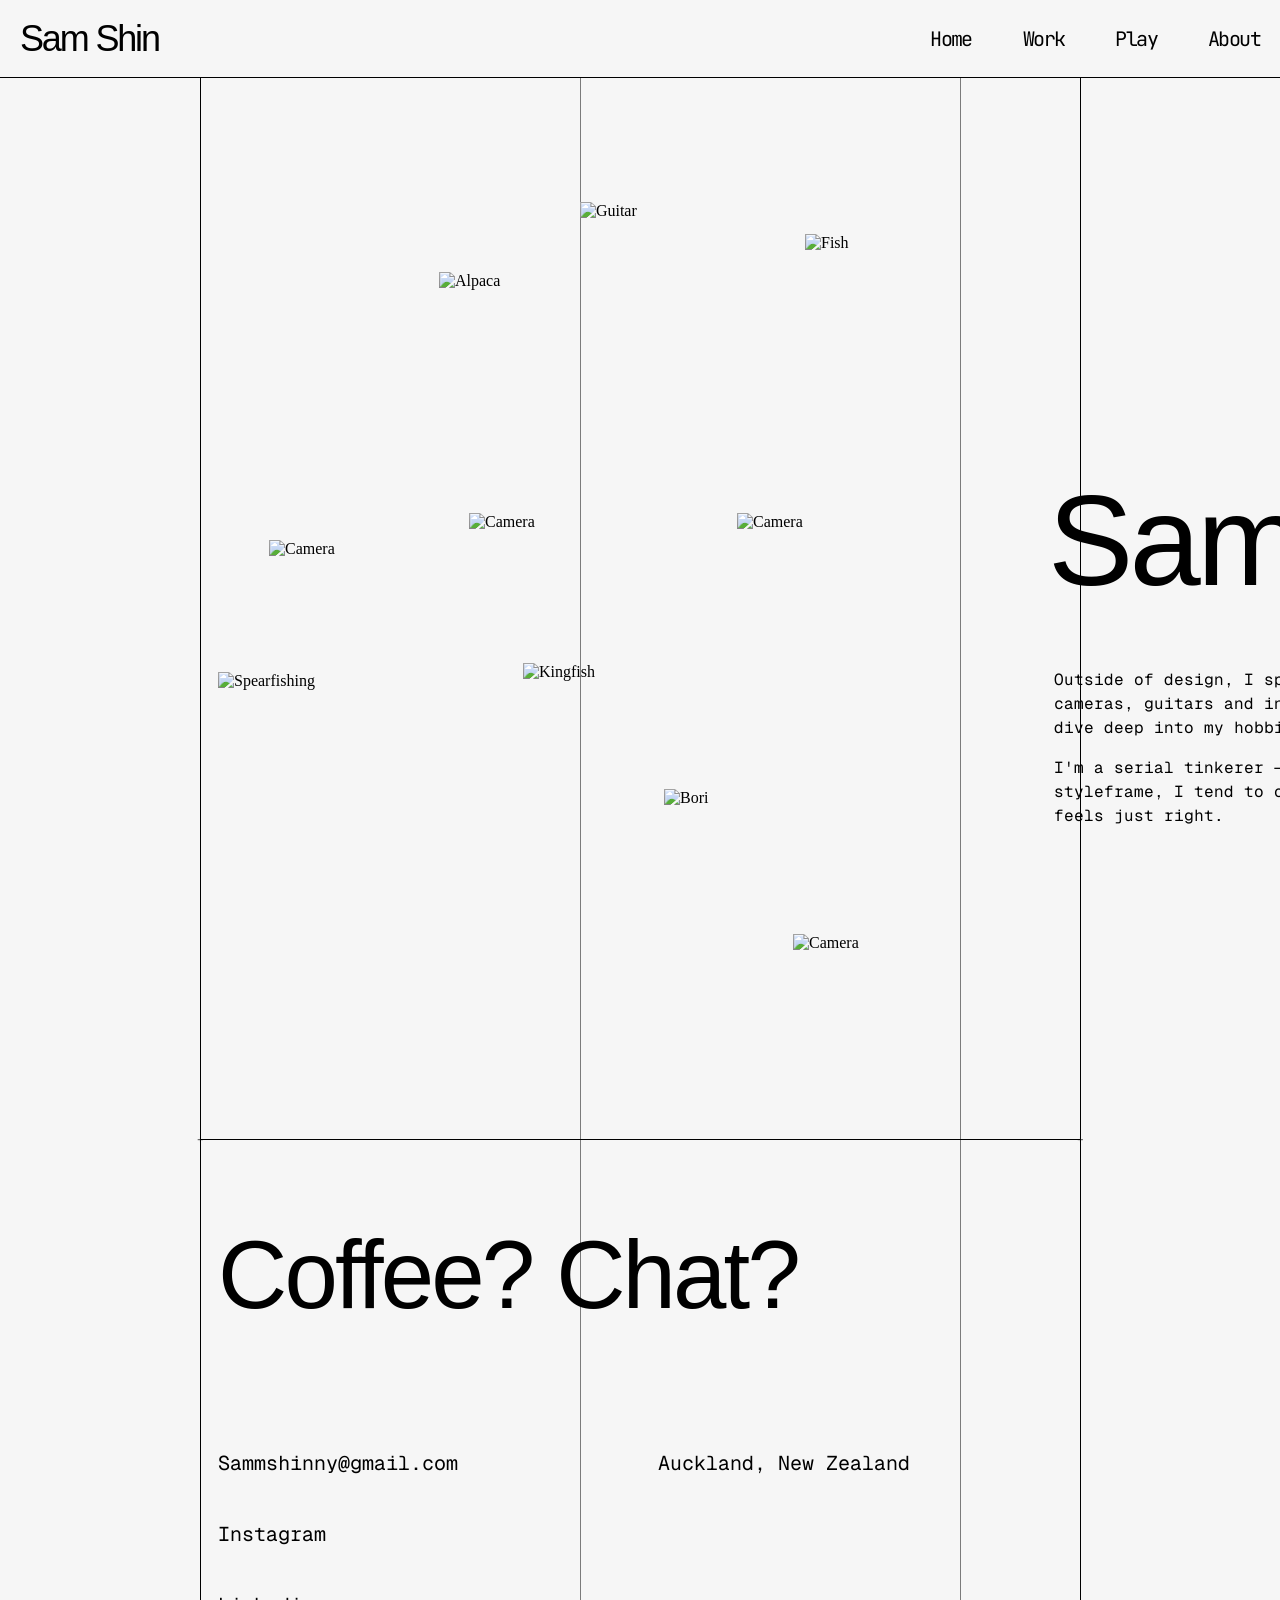
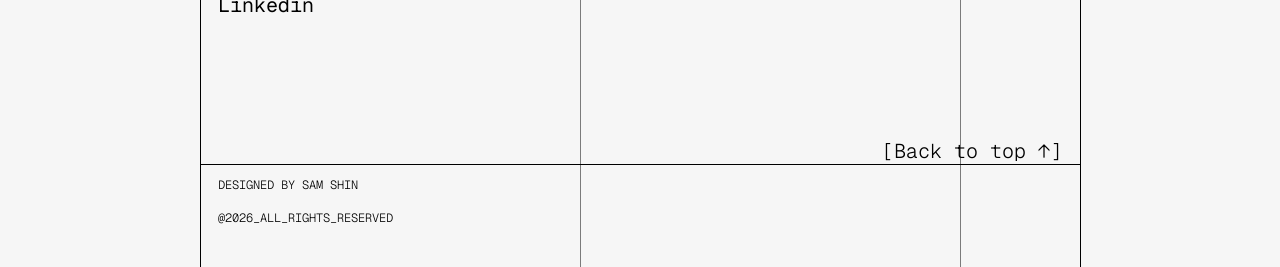
==== about.html @ 6622f73a "Build Work and About pages, fix unified layout system across all pages - Add Work.html/Work.css: her" ====
<!DOCTYPE html>
<html lang="en">
<head>
  <meta charset="UTF-8">
  <meta name="viewport" content="width=device-width, initial-scale=1.0">
  <title>About — Sam Shin</title>
  <link rel="preconnect" href="https://api.fontshare.com">
  <link href="https://api.fontshare.com/v2/css?f[]=switzer@300,400,500&display=swap" rel="stylesheet">
  <link rel="preconnect" href="https://fonts.googleapis.com">
  <link rel="preconnect" href="https://fonts.gstatic.com" crossorigin>
  <link href="https://fonts.googleapis.com/css2?family=Geist+Mono:wght@300;400&family=JetBrains+Mono:wght@400&display=swap" rel="stylesheet">
  <link rel="stylesheet" href="about.css">
</head>
<body>

  <!-- ── HEADER ── -->
  <div class="header">
    <a href="index.html" class="site-name">Sam Shin</a>
    <nav class="header-nav">
      <a href="index.html">Home</a>
      <a href="Work.html">Work</a>
      <a href="#">Play</a>
      <a href="about.html">About</a>
    </nav>
  </div>

  <main class="page-wrap">

    <!-- ── BACKGROUND GRID LINES ── -->
    <div class="grid-overlay" aria-hidden="true">
      <div class="grid-rail grid-rail--left"></div>
      <div class="grid-rail grid-rail--right"></div>
      <div class="grid-col grid-col--1"></div>
      <div class="grid-col grid-col--2"></div>
      <div class="grid-col grid-col--3"></div>
    </div>

    <!-- ── ABOUT CONTENT ──
         Photos are absolutely positioned within this section.
         All top values = original Figma y − 78 (header height).
    ── -->
    <section class="about-section">

      <!-- Photo collage — left half -->

      <!-- Guitar: originally top:202 → 124 -->
      <div class="about-photo" style="left:580px;top:124px;width:210px;height:242px;overflow:hidden;z-index:1">
        <img src="http://localhost:3845/assets/18684309173555ce7f8d32ba6291c84eb95a8d0e.png" alt="Guitar"
             style="position:absolute;width:100.08%;height:129.86%;top:0;left:-0.04%">
      </div>

      <!-- Snowboard: originally top:244 → 166 -->
      <div class="about-photo" style="left:242px;top:166px;width:167px;height:275px;overflow:hidden">
        <img src="http://localhost:3845/assets/ab7267471b1e44a74e11e060d1a8540d72e855f2.png" alt="Snowboard"
             style="position:absolute;width:100%;height:131.04%;top:-11.08%;left:0">
      </div>

      <!-- Alpaca: originally top:272 → 194 -->
      <div class="about-photo" style="left:439px;top:194px;width:331px;height:221px">
        <img src="http://localhost:3845/assets/a63a180d96d3e7efd0f409b812934ee74790e061.png" alt="Alpaca">
      </div>

      <!-- Fish: originally top:234 → 156 -->
      <div class="about-photo" style="left:805px;top:156px;width:166px;height:221px">
        <img src="http://localhost:3845/assets/ade5c0a2a8ceaa7fc05599a59917410a085cdfd3.png" alt="Fish">
      </div>

      <!-- Camera4: originally top:540 → 462 -->
      <div class="about-photo" style="left:269px;top:462px;width:226px;height:152px">
        <img src="http://localhost:3845/assets/e6876c68d39e9ef78bdf357a7f695e841dab25aa.png" alt="Camera">
      </div>

      <!-- Camera1: originally top:513 → 435 -->
      <div class="about-photo" style="left:469px;top:435px;width:229px;height:129px">
        <img src="http://localhost:3845/assets/4fb07234c87ebe8f23a9305e98da110ea3709621.png" alt="Camera">
      </div>

      <!-- Camera3: originally top:513 → 435 -->
      <div class="about-photo" style="left:737px;top:435px;width:135px;height:89px">
        <img src="http://localhost:3845/assets/19003c5fb81d0f747fec736c9fe1b5562df46d45.png" alt="Camera">
      </div>

      <!-- Kingfish: originally top:663 → 585 -->
      <div class="about-photo" style="left:523px;top:585px;width:162px;height:205px">
        <img src="http://localhost:3845/assets/5d8cb1ca04eb4d2c8c959dfd1d73d5a2922f37fb.png" alt="Kingfish">
      </div>

      <!-- Spearfishing: originally top:672 → 594 -->
      <div class="about-photo" style="left:218px;top:594px;width:256px;height:341px">
        <img src="http://localhost:3845/assets/fb3f3566c5cdf25f9b81b331338afa5c543c7f0f.png" alt="Spearfishing">
      </div>

      <!-- Tennis: originally top:616 → 538 -->
      <div class="about-photo" style="left:716px;top:538px;width:198px;height:217px;overflow:hidden">
        <img src="http://localhost:3845/assets/a47d19cd6885d38cef72433d5073014eb4300232.png" alt="Tennis"
             style="position:absolute;width:100%;height:121.45%;top:-21.38%;left:0">
      </div>

      <!-- Bori: originally top:789 → 711 -->
      <div class="about-photo" style="left:664px;top:711px;width:160px;height:213px">
        <img src="http://localhost:3845/assets/cfc8c53986a9ddffe3263061cde8d2ca89a7bbbf.png" alt="Bori">
      </div>

      <!-- Camera2: originally top:934 → 856 -->
      <div class="about-photo" style="left:793px;top:856px;width:121px;height:81px">
        <img src="http://localhost:3845/assets/c8fb3b358ed0da96c4c4413f10ee0dfb8eb94496.png" alt="Camera">
      </div>

      <!-- Text — right half -->

      <!-- "Sam Shin": originally top:477 → 399 -->
      <p class="about-name" style="left:1048px;top:399px">Sam Shin</p>

      <!-- Bio: originally top:668 → 590 -->
      <div class="about-desc t-mono-regular" style="left:1054px;top:590px;width:552px">
        <p>Outside of design, I spend most of my time with my cameras, guitars and in the great outdoors. I love to dive deep into my hobbies.</p>
        <p>I'm a serial tinkerer — be it a camera, a speargun or a styleframe, I tend to obsess over it until it looks and feels just right.</p>
      </div>

    </section>

    <!-- ── FOOTER ── -->
    <div class="section-divider">
      <div class="divider-mark divider-mark--left"  aria-hidden="true"></div>
      <div class="divider-mark divider-mark--right" aria-hidden="true"></div>
    </div>

    <footer class="footer mt-xl">

      <p class="footer-headline t-switzer-medium">Coffee? Chat?</p>

      <div class="footer-cols mt-2xl">
        <div class="footer-left">
          <a class="footer-contact t-mono-regular" href="mailto:sammshinny@gmail.com">Sammshinny@gmail.com</a>
          <a class="footer-contact t-mono-regular" href="https://www.instagram.com/sam_sam_sam_shin/" target="_blank" rel="noopener">Instagram</a>
          <a class="footer-contact t-mono-regular" href="https://www.linkedin.com/in/sam-shin-731513104/" target="_blank" rel="noopener">Linkedin</a>
        </div>
        <div class="footer-right">
          <p class="footer-contact t-mono-regular">Auckland, New Zealand</p>
        </div>
      </div>

      <div class="footer-btt mt-2xl">
        <a class="back-to-top t-mono-light" href="#">[Back to top ↑]</a>
      </div>

    </footer>

    <!-- Bottom divider line -->
    <div class="section-divider"></div>

    <!-- Credits sit below the bottom line, matching Figma -->
    <div class="footer-credits t-mono-light">
      <p>DESIGNED BY SAM SHIN</p>
      <p>@2026_ALL_RIGHTS_RESERVED</p>
    </div>

  </main>

<script>
  var btt = document.querySelector('.back-to-top');
  if (btt) btt.addEventListener('click', function (e) {
    e.preventDefault();
    window.scrollTo({ top: 0, behavior: 'smooth' });
  });
</script>
</body>
</html>
---- about.css ----
/* ── Reset ── */
*, *::before, *::after { box-sizing: border-box; margin: 0; padding: 0; }

/* ── Base ── */
html, body {
  background: #f6f6f6;
  color: #000;
}

/* ── Typography helpers ── */
.t-switzer-medium  { font-family: 'Switzer', sans-serif; font-weight: 500; }
.t-switzer-light   { font-family: 'Switzer', sans-serif; font-weight: 300; }
.t-switzer-regular { font-family: 'Switzer', sans-serif; font-weight: 400; }
.t-mono-regular    { font-family: 'Geist Mono', monospace; font-weight: 400; }
.t-mono-light      { font-family: 'Geist Mono', monospace; font-weight: 300; }
.t-jetbrains       { font-family: 'JetBrains Mono', monospace; font-weight: 400; }

/* ─────────────────────────
   HEADER
───────────────────────── */
.header {
  position: sticky;
  top: 0;
  width: 100%;
  height: 78px;
  box-sizing: border-box;
  background: #f6f6f6;
  border-bottom: 0.5px solid #000;
  z-index: 100;
  display: flex;
  align-items: center;
  justify-content: space-between;
  padding: 0 max(20px, calc((100% - 1484px) / 2));
}

.site-name {
  font-family: 'Switzer', sans-serif;
  font-weight: 400;
  font-size: 36px;
  letter-spacing: -2.16px;
  color: #000;
  text-decoration: none;
  line-height: normal;
}

.header-nav {
  display: flex;
  gap: 51px;
  align-items: center;
}

.header-nav a {
  font-family: 'JetBrains Mono', monospace;
  font-weight: 400;
  font-size: 20px;
  letter-spacing: -1.6px;
  color: #000;
  text-decoration: none;
  line-height: normal;
}

.header-nav a:hover { text-decoration: underline; }

/* ─────────────────────────
   PAGE WRAPPER
───────────────────────── */
.page-wrap {
  position: relative;
  max-width: 1920px;
  margin: 0 auto;
  padding-bottom: 1px; /* prevents last-child margin collapse so grid-overlay reaches the bottom */
}

/* ─────────────────────────
   BACKGROUND GRID OVERLAY
───────────────────────── */
.grid-overlay {
  position: absolute;
  inset: 0;
  pointer-events: none;
  z-index: 0;
}

.grid-rail,
.grid-col {
  position: absolute;
  top: 0; bottom: 0;
  width: 0.5px;
}

.grid-rail { background: #000; }
.grid-col  { background: rgba(0, 0, 0, 0.5); }

.grid-rail--left  { left: 200px; }
.grid-rail--right { right: 200px; }
.grid-col--1 { left: 580px; }
.grid-col--2 { left: 960px; }
.grid-col--3 { left: 1340px; }

/* ─────────────────────────
   SECTION DIVIDERS
───────────────────────── */
.section-divider {
  position: relative;
  height: 0.5px;
  background: #000;
  margin: 0 200px;
}

.divider-mark {
  position: absolute;
  top: -5.5px;
  width: 11px; height: 11px;
  display: flex;
  align-items: center;
  justify-content: center;
  font-family: 'Geist Mono', monospace;
  font-weight: 300;
  font-size: 11px;
  line-height: 1;
  color: #000;
  user-select: none;
}
.divider-mark::before { content: '+'; }
.divider-mark--left  { left:  -5.5px; }
.divider-mark--right { right: -5.5px; }

/* ─────────────────────────
   ABOUT — CONTENT SECTION
   Position: relative so photos can be absolutely placed within it.
   Height matches the distance from header-bottom to footer line
   (original y=1139 − header 78px = 1061px).
───────────────────────── */
.about-section {
  position: relative;
  min-height: 1061px;
}

/* ─────────────────────────
   ABOUT — PHOTOS
───────────────────────── */
.about-photo {
  position: absolute;
}

.about-photo img {
  width: 100%;
  height: 100%;
  object-fit: cover;
  display: block;
}

/* ─────────────────────────
   ABOUT — TEXT (right half)
───────────────────────── */
.about-name {
  position: absolute;
  font-family: 'Switzer', sans-serif;
  font-weight: 400;
  font-size: 128px;
  line-height: 1;
  letter-spacing: -3.84px;
  color: #000;
  white-space: nowrap;
}

.about-desc {
  position: absolute;
  font-size: 16px;
  line-height: 1.5;
  color: #000;
}

.about-desc p { margin: 0; }
.about-desc p + p { margin-top: 1em; }

/* ─────────────────────────
   FOOTER
───────────────────────── */
.footer {
  margin: 0 218px;
}

.footer-headline {
  font-size: 96px;
  letter-spacing: -2.88px;
  line-height: normal;
  color: #000;
  white-space: nowrap;
}

.footer-cols {
  display: grid;
  grid-template-columns: 1fr 1fr;
  column-gap: 36px;
}

.footer-left {
  display: flex;
  flex-direction: column;
}

.footer-contact {
  display: block;
  font-size: 20px;
  line-height: normal;
  color: #000;
  white-space: nowrap;
  text-decoration: none;
}

.footer-contact + .footer-contact { margin-top: 45px; }
.footer-contact:hover { text-decoration: underline; }

/* Back-to-top row — right-aligned, sits before the bottom divider line */
.footer-btt {
  display: flex;
  justify-content: flex-end;
}

.back-to-top {
  font-family: 'Geist Mono', monospace;
  font-weight: 300;
  font-size: 20px;
  line-height: normal;
  color: #000;
  cursor: pointer;
  white-space: nowrap;
  text-decoration: none;
}

.back-to-top:hover { text-decoration: underline; }

/* Credits — below the bottom divider line */
.footer-credits {
  font-size: 12px;
  line-height: normal;
  color: #000;
  display: flex;
  flex-direction: column;
  gap: 16.5px;
  margin: 13px 0 40px 218px;
}

/* ─────────────────────────
   SPACING TOKENS
───────────────────────── */
.mt-xs  { margin-top: 16px; }
.mt-18  { margin-top: 18px; }
.mt-sm  { margin-top: 24px; }
.mt-md  { margin-top: 40px; }
.mt-lg  { margin-top: 56px; }
.mt-xl  { margin-top: 80px; }
.mt-2xl { margin-top: 120px; }
.mb-sm  { margin-bottom: 24px; }
.mb-md  { margin-bottom: 40px; }
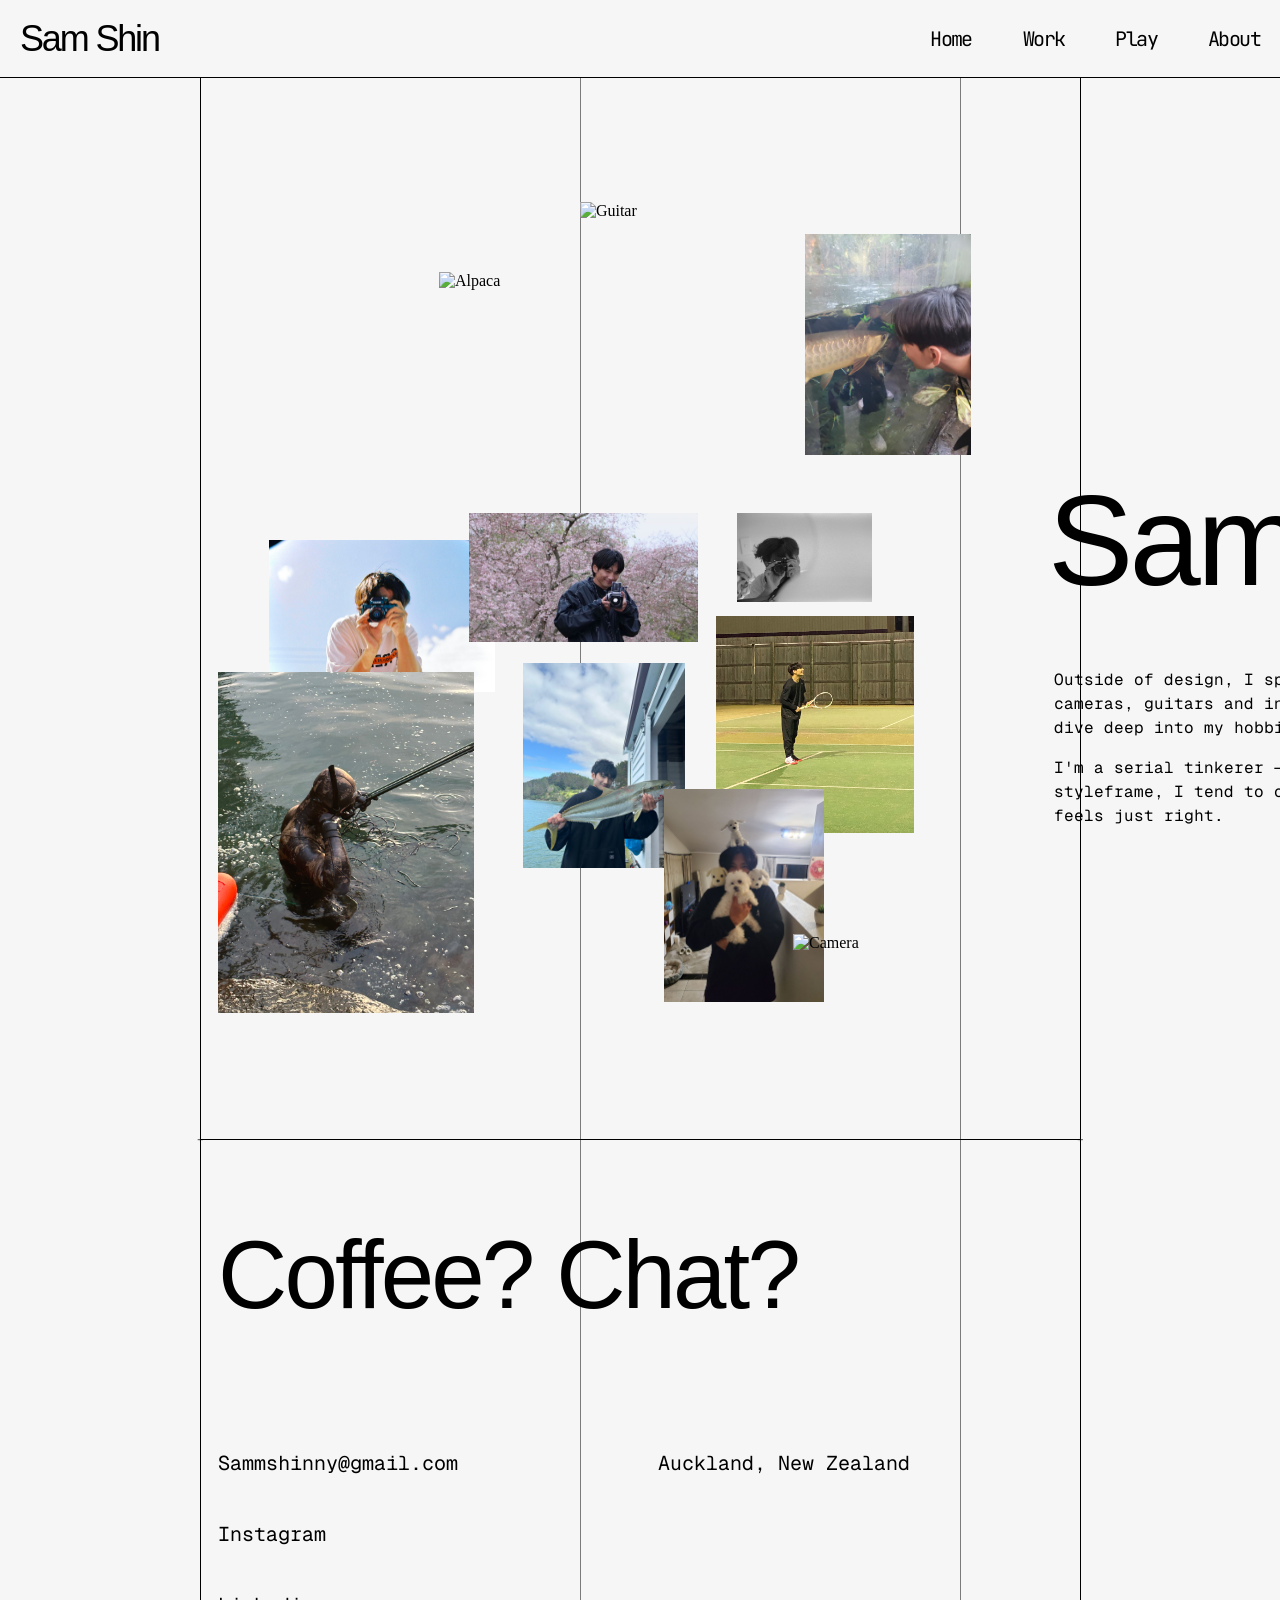
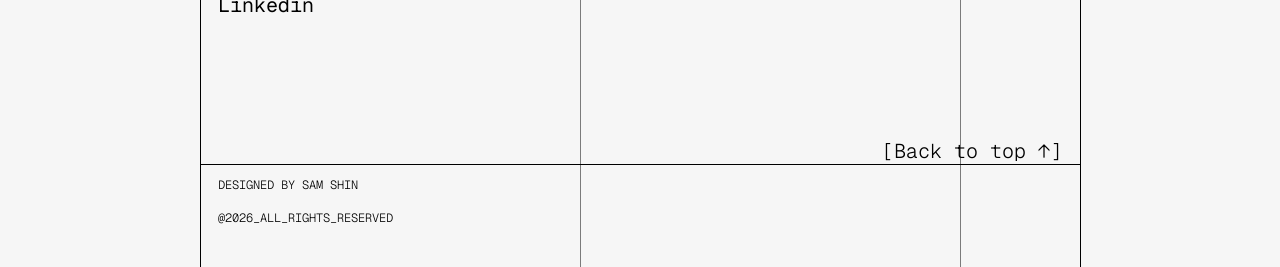
==== commit 76dff90e: "Fix about page: replace localhost Figma URLs with committed photo assets Co-Authored-By: Claude Sonn" ====
--- a/about.html
+++ b/about.html
@@ -45,65 +45,65 @@
 
       <!-- Guitar: originally top:202 → 124 -->
       <div class="about-photo" style="left:580px;top:124px;width:210px;height:242px;overflow:hidden;z-index:1">
-        <img src="http://localhost:3845/assets/18684309173555ce7f8d32ba6291c84eb95a8d0e.png" alt="Guitar"
+        <img src="assets/about/guitar.png" alt="Guitar"
              style="position:absolute;width:100.08%;height:129.86%;top:0;left:-0.04%">
       </div>
 
       <!-- Snowboard: originally top:244 → 166 -->
       <div class="about-photo" style="left:242px;top:166px;width:167px;height:275px;overflow:hidden">
-        <img src="http://localhost:3845/assets/ab7267471b1e44a74e11e060d1a8540d72e855f2.png" alt="Snowboard"
+        <img src="assets/about/snowboard.png" alt="Snowboard"
              style="position:absolute;width:100%;height:131.04%;top:-11.08%;left:0">
       </div>
 
       <!-- Alpaca: originally top:272 → 194 -->
       <div class="about-photo" style="left:439px;top:194px;width:331px;height:221px">
-        <img src="http://localhost:3845/assets/a63a180d96d3e7efd0f409b812934ee74790e061.png" alt="Alpaca">
+        <img src="assets/about/alpaca.png" alt="Alpaca">
       </div>
 
       <!-- Fish: originally top:234 → 156 -->
       <div class="about-photo" style="left:805px;top:156px;width:166px;height:221px">
-        <img src="http://localhost:3845/assets/ade5c0a2a8ceaa7fc05599a59917410a085cdfd3.png" alt="Fish">
+        <img src="assets/about/fish.png" alt="Fish">
       </div>
 
       <!-- Camera4: originally top:540 → 462 -->
       <div class="about-photo" style="left:269px;top:462px;width:226px;height:152px">
-        <img src="http://localhost:3845/assets/e6876c68d39e9ef78bdf357a7f695e841dab25aa.png" alt="Camera">
+        <img src="assets/about/camera4.png" alt="Camera">
       </div>
 
       <!-- Camera1: originally top:513 → 435 -->
       <div class="about-photo" style="left:469px;top:435px;width:229px;height:129px">
-        <img src="http://localhost:3845/assets/4fb07234c87ebe8f23a9305e98da110ea3709621.png" alt="Camera">
+        <img src="assets/about/camera1.png" alt="Camera">
       </div>
 
       <!-- Camera3: originally top:513 → 435 -->
       <div class="about-photo" style="left:737px;top:435px;width:135px;height:89px">
-        <img src="http://localhost:3845/assets/19003c5fb81d0f747fec736c9fe1b5562df46d45.png" alt="Camera">
+        <img src="assets/about/camera3.png" alt="Camera">
       </div>
 
       <!-- Kingfish: originally top:663 → 585 -->
       <div class="about-photo" style="left:523px;top:585px;width:162px;height:205px">
-        <img src="http://localhost:3845/assets/5d8cb1ca04eb4d2c8c959dfd1d73d5a2922f37fb.png" alt="Kingfish">
+        <img src="assets/about/kingfish.png" alt="Kingfish">
       </div>
 
       <!-- Spearfishing: originally top:672 → 594 -->
       <div class="about-photo" style="left:218px;top:594px;width:256px;height:341px">
-        <img src="http://localhost:3845/assets/fb3f3566c5cdf25f9b81b331338afa5c543c7f0f.png" alt="Spearfishing">
+        <img src="assets/about/spearfishing.png" alt="Spearfishing">
       </div>
 
       <!-- Tennis: originally top:616 → 538 -->
       <div class="about-photo" style="left:716px;top:538px;width:198px;height:217px;overflow:hidden">
-        <img src="http://localhost:3845/assets/a47d19cd6885d38cef72433d5073014eb4300232.png" alt="Tennis"
+        <img src="assets/about/tennis.png" alt="Tennis"
              style="position:absolute;width:100%;height:121.45%;top:-21.38%;left:0">
       </div>
 
       <!-- Bori: originally top:789 → 711 -->
       <div class="about-photo" style="left:664px;top:711px;width:160px;height:213px">
-        <img src="http://localhost:3845/assets/cfc8c53986a9ddffe3263061cde8d2ca89a7bbbf.png" alt="Bori">
+        <img src="assets/about/bori.png" alt="Bori">
       </div>
 
       <!-- Camera2: originally top:934 → 856 -->
       <div class="about-photo" style="left:793px;top:856px;width:121px;height:81px">
-        <img src="http://localhost:3845/assets/c8fb3b358ed0da96c4c4413f10ee0dfb8eb94496.png" alt="Camera">
+        <img src="assets/about/camera2.png" alt="Camera">
       </div>
 
       <!-- Text — right half -->
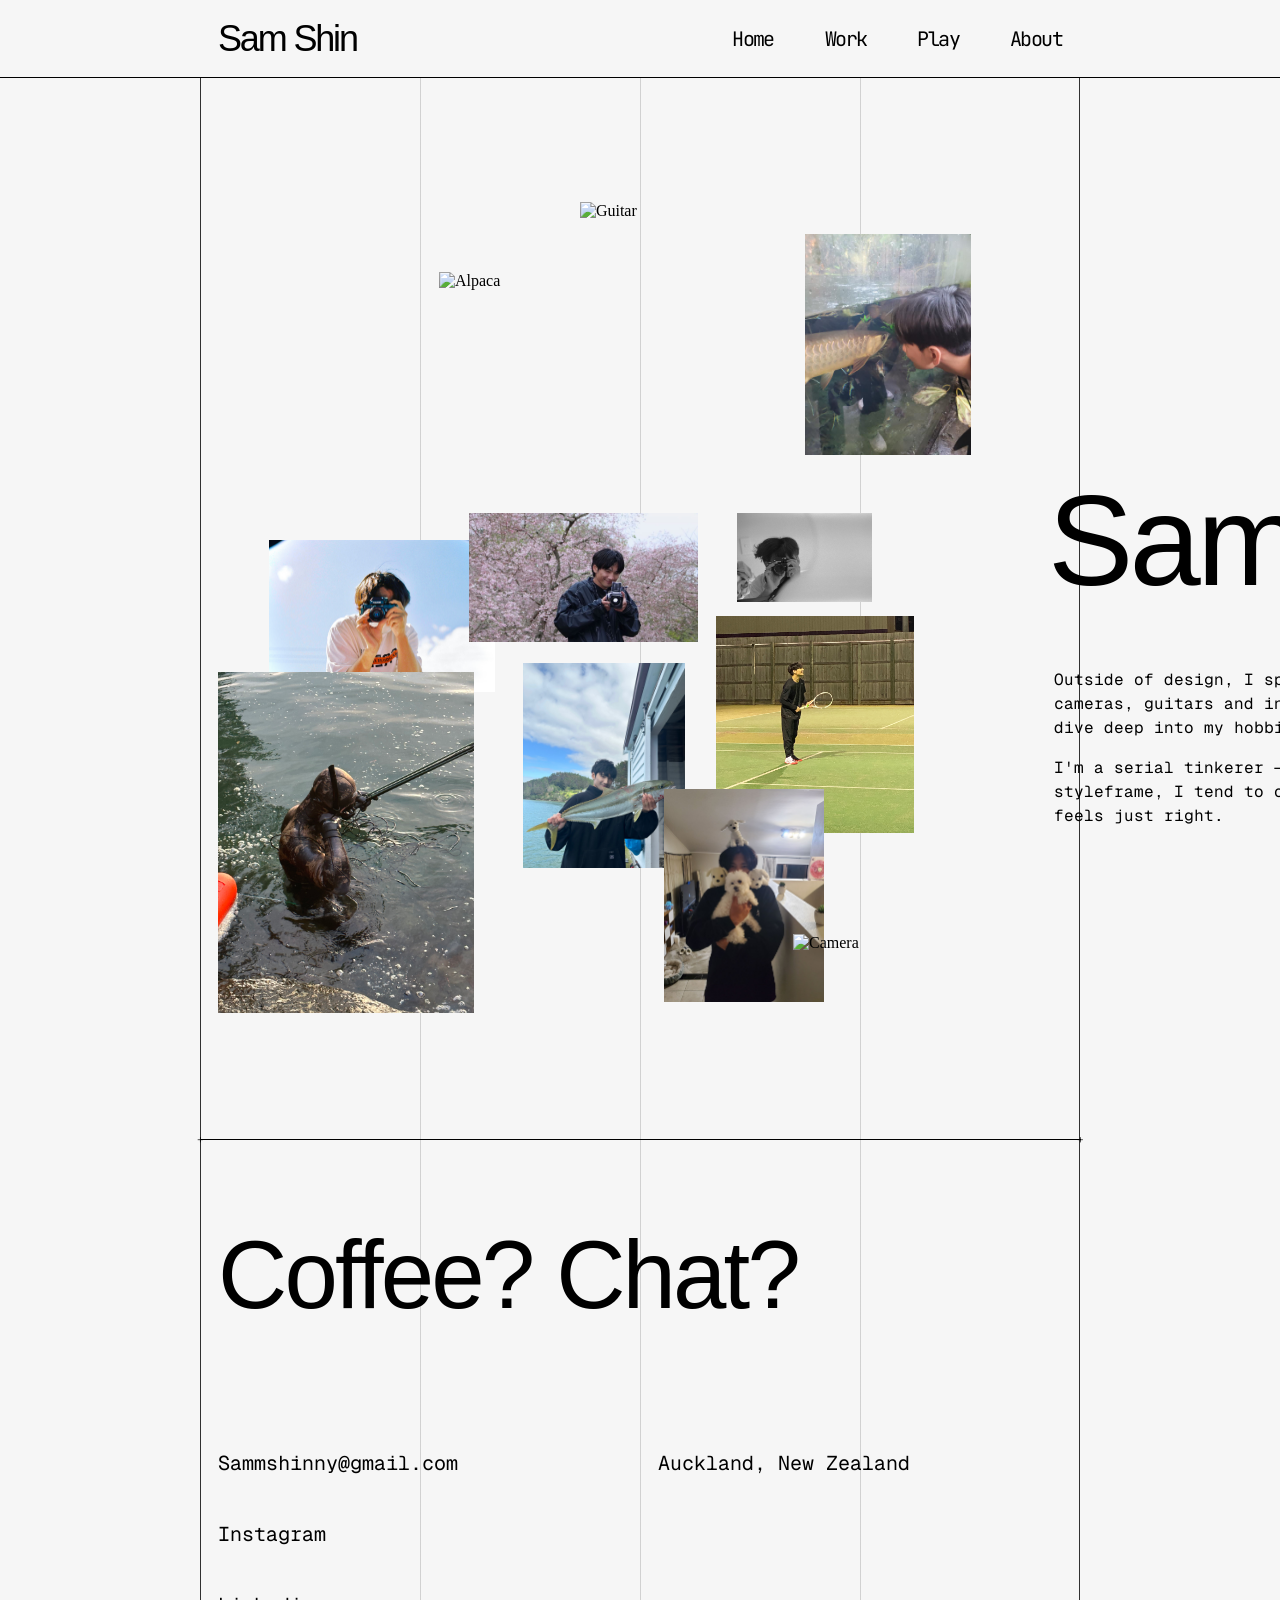
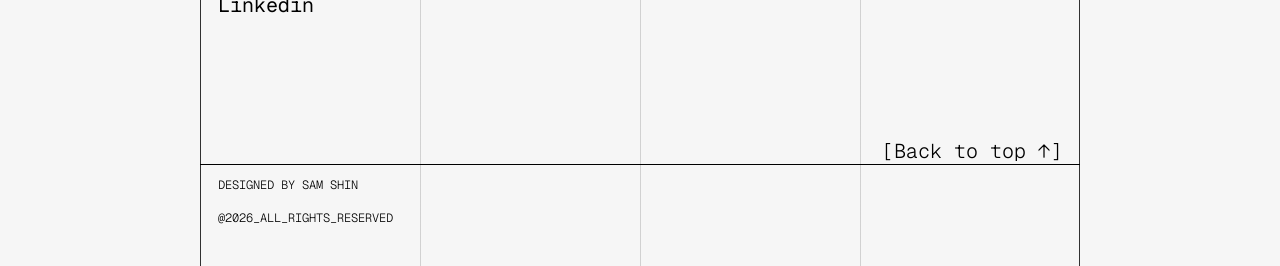
==== commit 288c3d2a: "Build Lumiere case study, add Headspace/Studio925 pages, unify header styles - Complete Lumiere case" ====
--- a/about.html
+++ b/about.html
@@ -14,105 +14,102 @@
 <body>
 
   <!-- ── HEADER ── -->
-  <div class="header">
+  <header class="header">
     <a href="index.html" class="site-name">Sam Shin</a>
     <nav class="header-nav">
       <a href="index.html">Home</a>
       <a href="Work.html">Work</a>
-      <a href="#">Play</a>
+      <a href="play.html">Play</a>
       <a href="about.html">About</a>
     </nav>
-  </div>
+  </header>
 
-  <main class="page-wrap">
-
-    <!-- ── BACKGROUND GRID LINES ── -->
-    <div class="grid-overlay" aria-hidden="true">
-      <div class="grid-rail grid-rail--left"></div>
-      <div class="grid-rail grid-rail--right"></div>
-      <div class="grid-col grid-col--1"></div>
-      <div class="grid-col grid-col--2"></div>
-      <div class="grid-col grid-col--3"></div>
-    </div>
+  <!-- ── MAIN — 4-COLUMN GRID ──
+       margin: 0 200px creates the outer rails.
+       Grid lines via background-image (no overlay div).
+  ── -->
+  <main>
 
     <!-- ── ABOUT CONTENT ──
-         Photos are absolutely positioned within this section.
-         All top values = original Figma y − 78 (header height).
+         All positions converted from 1920px Figma canvas to
+         content-area space (1520px = viewport − 400px rails).
+         left = Figma left − 200px rail.
+         top  = Figma top  − 78px header (unchanged).
     ── -->
     <section class="about-section">
 
-      <!-- Photo collage — left half -->
+      <!-- Photo collage — left half (cols 1–2) -->
 
-      <!-- Guitar: originally top:202 → 124 -->
-      <div class="about-photo" style="left:580px;top:124px;width:210px;height:242px;overflow:hidden;z-index:1">
+      <!-- Guitar: Figma left=580 → 380 -->
+      <div class="about-photo" style="left:380px;top:124px;width:210px;height:242px;overflow:hidden;z-index:1">
         <img src="assets/about/guitar.png" alt="Guitar"
              style="position:absolute;width:100.08%;height:129.86%;top:0;left:-0.04%">
       </div>
 
-      <!-- Snowboard: originally top:244 → 166 -->
-      <div class="about-photo" style="left:242px;top:166px;width:167px;height:275px;overflow:hidden">
+      <!-- Snowboard: Figma left=242 → 42 -->
+      <div class="about-photo" style="left:42px;top:166px;width:167px;height:275px;overflow:hidden">
         <img src="assets/about/snowboard.png" alt="Snowboard"
              style="position:absolute;width:100%;height:131.04%;top:-11.08%;left:0">
       </div>
 
-      <!-- Alpaca: originally top:272 → 194 -->
-      <div class="about-photo" style="left:439px;top:194px;width:331px;height:221px">
+      <!-- Alpaca: Figma left=439 → 239 -->
+      <div class="about-photo" style="left:239px;top:194px;width:331px;height:221px">
         <img src="assets/about/alpaca.png" alt="Alpaca">
       </div>
 
-      <!-- Fish: originally top:234 → 156 -->
-      <div class="about-photo" style="left:805px;top:156px;width:166px;height:221px">
+      <!-- Fish: Figma left=805 → 605 -->
+      <div class="about-photo" style="left:605px;top:156px;width:166px;height:221px">
         <img src="assets/about/fish.png" alt="Fish">
       </div>
 
-      <!-- Camera4: originally top:540 → 462 -->
-      <div class="about-photo" style="left:269px;top:462px;width:226px;height:152px">
+      <!-- Camera4: Figma left=269 → 69 -->
+      <div class="about-photo" style="left:69px;top:462px;width:226px;height:152px">
         <img src="assets/about/camera4.png" alt="Camera">
       </div>
 
-      <!-- Camera1: originally top:513 → 435 -->
-      <div class="about-photo" style="left:469px;top:435px;width:229px;height:129px">
+      <!-- Camera1: Figma left=469 → 269 -->
+      <div class="about-photo" style="left:269px;top:435px;width:229px;height:129px">
         <img src="assets/about/camera1.png" alt="Camera">
       </div>
 
-      <!-- Camera3: originally top:513 → 435 -->
-      <div class="about-photo" style="left:737px;top:435px;width:135px;height:89px">
+      <!-- Camera3: Figma left=737 → 537 -->
+      <div class="about-photo" style="left:537px;top:435px;width:135px;height:89px">
         <img src="assets/about/camera3.png" alt="Camera">
       </div>
 
-      <!-- Kingfish: originally top:663 → 585 -->
-      <div class="about-photo" style="left:523px;top:585px;width:162px;height:205px">
+      <!-- Kingfish: Figma left=523 → 323 -->
+      <div class="about-photo" style="left:323px;top:585px;width:162px;height:205px">
         <img src="assets/about/kingfish.png" alt="Kingfish">
       </div>
 
-      <!-- Spearfishing: originally top:672 → 594 -->
-      <div class="about-photo" style="left:218px;top:594px;width:256px;height:341px">
+      <!-- Spearfishing: Figma left=218 → 18 -->
+      <div class="about-photo" style="left:18px;top:594px;width:256px;height:341px">
         <img src="assets/about/spearfishing.png" alt="Spearfishing">
       </div>
 
-      <!-- Tennis: originally top:616 → 538 -->
-      <div class="about-photo" style="left:716px;top:538px;width:198px;height:217px;overflow:hidden">
+      <!-- Tennis: Figma left=716 → 516 -->
+      <div class="about-photo" style="left:516px;top:538px;width:198px;height:217px;overflow:hidden">
         <img src="assets/about/tennis.png" alt="Tennis"
              style="position:absolute;width:100%;height:121.45%;top:-21.38%;left:0">
       </div>
 
-      <!-- Bori: originally top:789 → 711 -->
-      <div class="about-photo" style="left:664px;top:711px;width:160px;height:213px">
+      <!-- Bori: Figma left=664 → 464 -->
+      <div class="about-photo" style="left:464px;top:711px;width:160px;height:213px">
         <img src="assets/about/bori.png" alt="Bori">
       </div>
 
-      <!-- Camera2: originally top:934 → 856 -->
-      <div class="about-photo" style="left:793px;top:856px;width:121px;height:81px">
+      <!-- Camera2: Figma left=793 → 593 -->
+      <div class="about-photo" style="left:593px;top:856px;width:121px;height:81px">
         <img src="assets/about/camera2.png" alt="Camera">
       </div>
 
-      <!-- Text — right half -->
+      <!-- Text — right half (cols 3–4) -->
 
-      <!-- "Sam Shin": originally top:477 → 399 -->
-      <p class="about-name" style="left:1048px;top:399px">Sam Shin</p>
+      <!-- "Sam Shin": Figma left=1048 → 848 -->
+      <p class="about-name" style="left:848px;top:399px">Sam Shin</p>
 
-      <!-- Bio: originally top:668 → 590 -->
-      <div class="about-desc t-mono-regular" style="left:1054px;top:590px;width:552px">
+      <!-- Bio: Figma left=1054 → 854 -->
+      <div class="about-desc t-mono-regular" style="left:854px;top:590px;width:552px">
         <p>Outside of design, I spend most of my time with my cameras, guitars and in the great outdoors. I love to dive deep into my hobbies.</p>
         <p>I'm a serial tinkerer — be it a camera, a speargun or a styleframe, I tend to obsess over it until it looks and feels just right.</p>
       </div>
@@ -146,10 +143,8 @@
 
     </footer>
 
-    <!-- Bottom divider line -->
     <div class="section-divider"></div>
 
-    <!-- Credits sit below the bottom line, matching Figma -->
     <div class="footer-credits t-mono-light">
       <p>DESIGNED BY SAM SHIN</p>
       <p>@2026_ALL_RIGHTS_RESERVED</p>
--- a/about.css
+++ b/about.css
@@ -21,16 +21,15 @@
 .header {
   position: sticky;
   top: 0;
+  z-index: 100;
   width: 100%;
   height: 78px;
-  box-sizing: border-box;
   background: #f6f6f6;
   border-bottom: 0.5px solid #000;
-  z-index: 100;
   display: flex;
   align-items: center;
   justify-content: space-between;
-  padding: 0 max(20px, calc((100% - 1484px) / 2));
+  padding: 15px 218px;
 }
 
 .site-name {
@@ -61,50 +60,44 @@
 
 .header-nav a:hover { text-decoration: underline; }
 
-/* ─────────────────────────
-   PAGE WRAPPER
-───────────────────────── */
-.page-wrap {
-  position: relative;
-  max-width: 1920px;
-  margin: 0 auto;
-  padding-bottom: 1px; /* prevents last-child margin collapse so grid-overlay reaches the bottom */
-}
-
-/* ─────────────────────────
-   BACKGROUND GRID OVERLAY
-───────────────────────── */
-.grid-overlay {
-  position: absolute;
-  inset: 0;
-  pointer-events: none;
-  z-index: 0;
-}
-
-.grid-rail,
-.grid-col {
-  position: absolute;
-  top: 0; bottom: 0;
-  width: 0.5px;
-}
-
-.grid-rail { background: #000; }
-.grid-col  { background: rgba(0, 0, 0, 0.5); }
-
-.grid-rail--left  { left: 200px; }
-.grid-rail--right { right: 200px; }
-.grid-col--1 { left: 580px; }
-.grid-col--2 { left: 960px; }
-.grid-col--3 { left: 1340px; }
+/* ══════════════════════════════════════════
+   MASTER 4-COLUMN GRID
+   margin: 0 200px creates the outer rails.
+   Each column = (1920 - 400) / 4 = 380px.
+   Column starts (from content left): 0, 380, 760, 1140.
+   Content text indent = +18px per column start.
+══════════════════════════════════════════ */
+main {
+  display: grid;
+  grid-template-columns: repeat(4, 1fr);
+  margin: 0 200px;
+
+  background-image:
+    /* Outer left rail */
+    linear-gradient(to right, rgba(0, 0, 0, 0.8) 1px, transparent 1px),
+    /* Outer right rail */
+    linear-gradient(to left,  rgba(0, 0, 0, 0.8) 1px, transparent 1px),
+    /* Inner 3 column dividers */
+    linear-gradient(to right,
+      transparent 25%,  rgba(0, 0, 0, 0.15) 25%,  rgba(0, 0, 0, 0.15) calc(25% + 1px),  transparent calc(25% + 1px),
+      transparent 50%,  rgba(0, 0, 0, 0.15) 50%,  rgba(0, 0, 0, 0.15) calc(50% + 1px),  transparent calc(50% + 1px),
+      transparent 75%,  rgba(0, 0, 0, 0.15) 75%,  rgba(0, 0, 0, 0.15) calc(75% + 1px),  transparent calc(75% + 1px)
+    );
+  background-size: 100% 100%, 100% 100%, 100% 100%;
+  background-position: left top, right top, left top;
+  background-repeat: no-repeat;
+  background-origin: content-box;
+  background-clip: content-box;
+}
 
 /* ─────────────────────────
    SECTION DIVIDERS
 ───────────────────────── */
 .section-divider {
-  position: relative;
+  grid-column: 1 / -1;
   height: 0.5px;
   background: #000;
-  margin: 0 200px;
+  position: relative;
 }
 
 .divider-mark {
@@ -127,11 +120,14 @@
 
 /* ─────────────────────────
    ABOUT — CONTENT SECTION
-   Position: relative so photos can be absolutely placed within it.
-   Height matches the distance from header-bottom to footer line
-   (original y=1139 − header 78px = 1061px).
+   grid-column 1/-1 spans the full 1520px content area.
+   Photos and text are absolutely positioned within it.
+   All left values = Figma left − 200px rail.
+   All top values = Figma top − 78px header (unchanged).
+   min-height: Figma y=1139 − header 78px = 1061px.
 ───────────────────────── */
 .about-section {
+  grid-column: 1 / -1;
   position: relative;
   min-height: 1061px;
 }
@@ -151,7 +147,7 @@
 }
 
 /* ─────────────────────────
-   ABOUT — TEXT (right half)
+   ABOUT — TEXT (right half, cols 3–4)
 ───────────────────────── */
 .about-name {
   position: absolute;
@@ -178,7 +174,8 @@
    FOOTER
 ───────────────────────── */
 .footer {
-  margin: 0 218px;
+  grid-column: 1 / -1;
+  padding: 0 18px;
 }
 
 .footer-headline {
@@ -212,7 +209,6 @@
 .footer-contact + .footer-contact { margin-top: 45px; }
 .footer-contact:hover { text-decoration: underline; }
 
-/* Back-to-top row — right-aligned, sits before the bottom divider line */
 .footer-btt {
   display: flex;
   justify-content: flex-end;
@@ -231,15 +227,15 @@
 
 .back-to-top:hover { text-decoration: underline; }
 
-/* Credits — below the bottom divider line */
 .footer-credits {
+  grid-column: 1 / -1;
   font-size: 12px;
   line-height: normal;
   color: #000;
   display: flex;
   flex-direction: column;
   gap: 16.5px;
-  margin: 13px 0 40px 218px;
+  padding: 13px 0 40px 18px;
 }
 
 /* ─────────────────────────
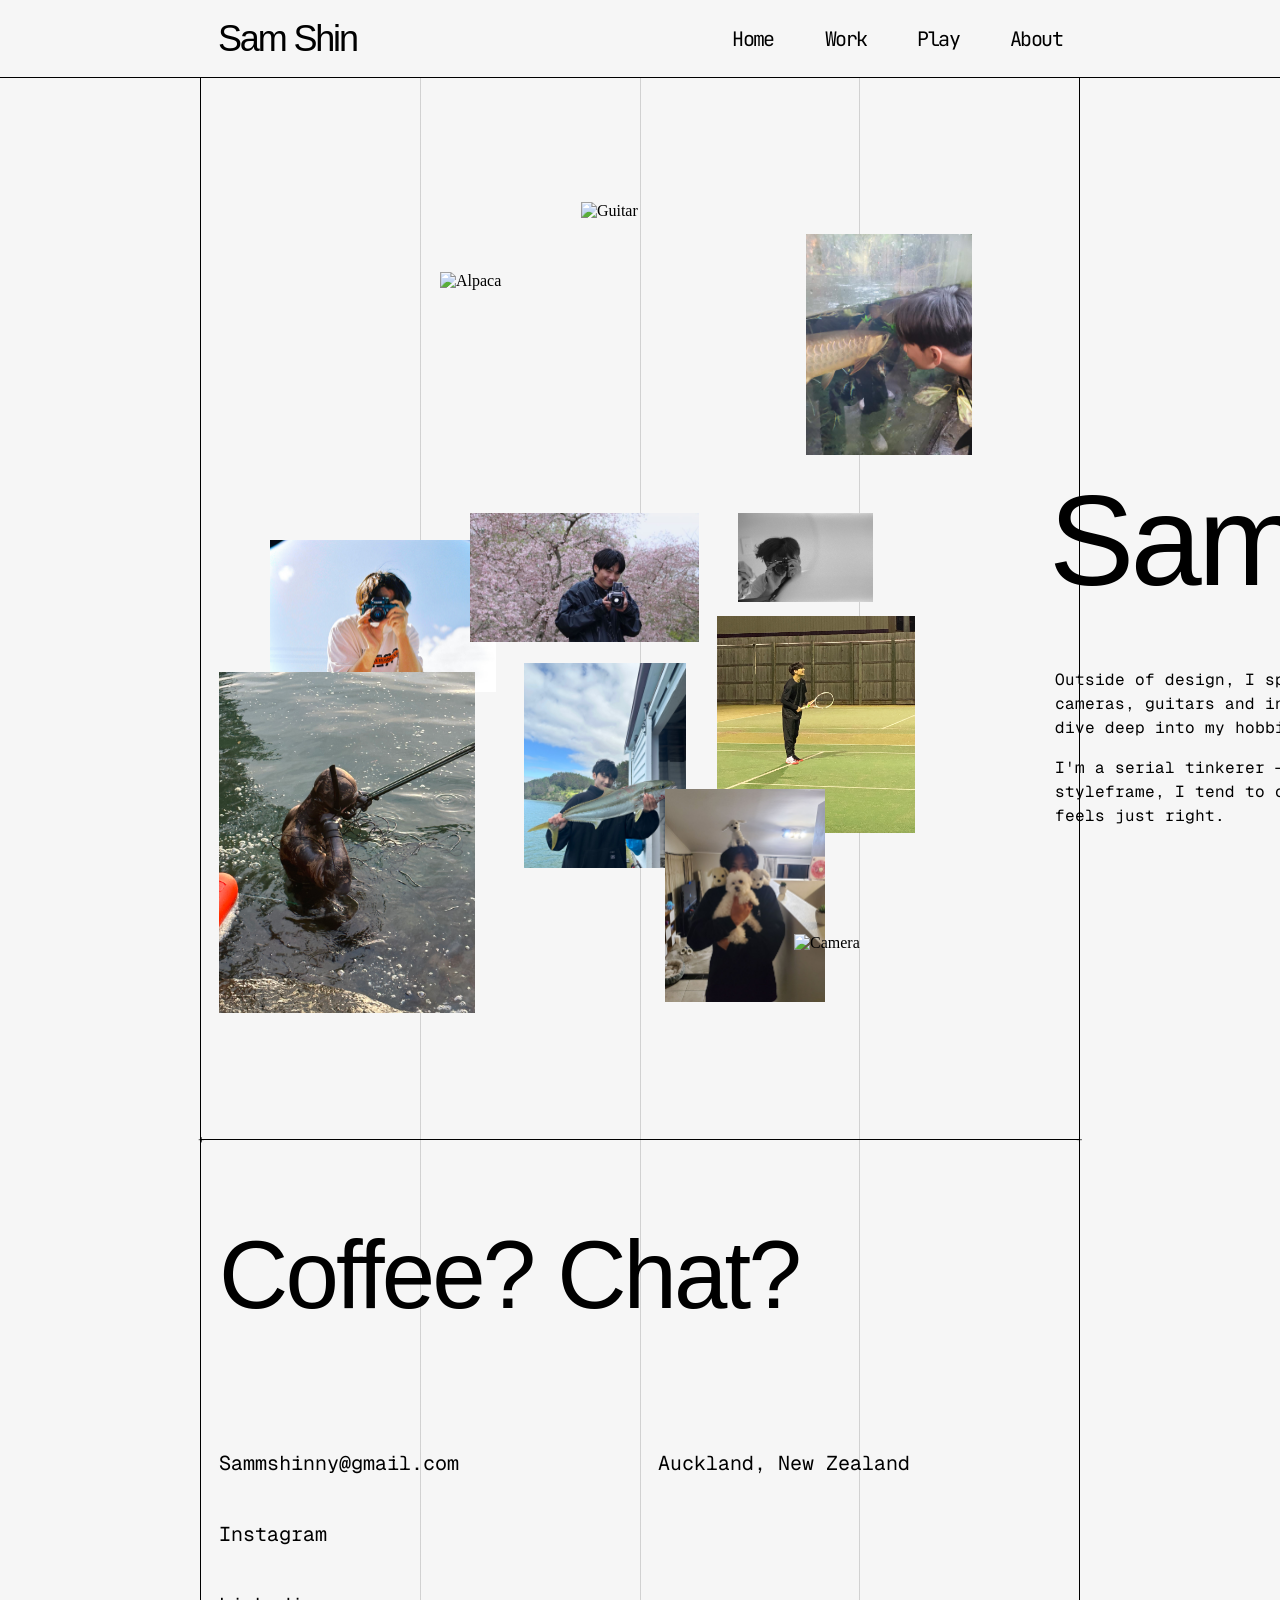
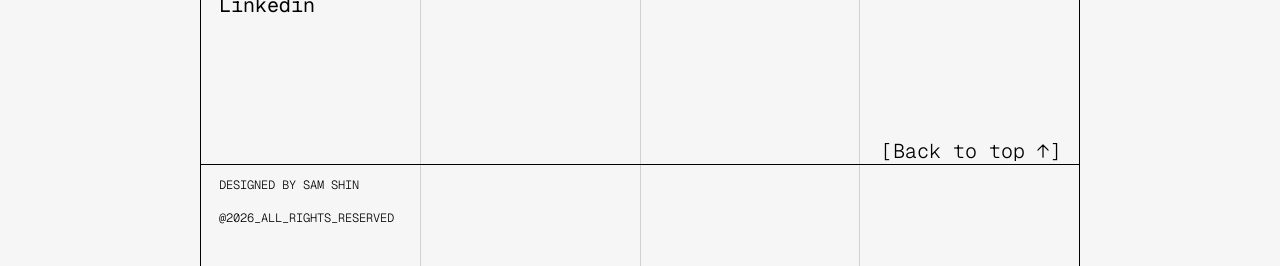
==== commit e5f5dc31: "Add shared site.css system and update Lumiere hero clip - New site.css holds tokens, header, 4-colum" ====
--- a/about.html
+++ b/about.html
@@ -9,6 +9,7 @@
   <link rel="preconnect" href="https://fonts.googleapis.com">
   <link rel="preconnect" href="https://fonts.gstatic.com" crossorigin>
   <link href="https://fonts.googleapis.com/css2?family=Geist+Mono:wght@300;400&family=JetBrains+Mono:wght@400&display=swap" rel="stylesheet">
+  <link rel="stylesheet" href="site.css">
   <link rel="stylesheet" href="about.css">
 </head>
 <body>
--- a/site.css
+++ b/site.css
@@ -0,0 +1,217 @@
+/* ══════════════════════════════════════════
+   SITE SYSTEM
+   Shared by every page. Page stylesheets load after this
+   and only hold what is unique to that page.
+══════════════════════════════════════════ */
+
+/* ── Tokens ── */
+:root {
+  --bg:        #f6f6f6;
+  --ink:       #000;
+
+  --rail:      200px;   /* outer page margin either side of main */
+  --gutter:    18px;    /* text indent inside each column */
+  --header-h:  78px;
+
+  --rule:      0.5px solid var(--ink);
+  --col-line:  rgba(0, 0, 0, 0.15);
+}
+
+/* ── Reset ── */
+*, *::before, *::after { box-sizing: border-box; margin: 0; padding: 0; }
+
+/* ── Base ── */
+html, body { background: var(--bg); color: var(--ink); }
+
+/* ── Typography helpers ── */
+.t-switzer-medium   { font-family: 'Switzer', sans-serif; font-weight: 500; }
+.t-switzer-semibold { font-family: 'Switzer', sans-serif; font-weight: 600; }
+.t-switzer-light    { font-family: 'Switzer', sans-serif; font-weight: 300; }
+.t-switzer-regular  { font-family: 'Switzer', sans-serif; font-weight: 400; }
+.t-mono-regular     { font-family: 'Geist Mono', monospace; font-weight: 400; }
+.t-mono-medium      { font-family: 'Geist Mono', monospace; font-weight: 500; }
+.t-mono-light       { font-family: 'Geist Mono', monospace; font-weight: 300; }
+.t-jetbrains        { font-family: 'JetBrains Mono', monospace; font-weight: 400; }
+
+/* ─────────────────────────
+   SITE HEADER (sticky nav)
+   Side padding = rail + gutter, so the name and nav line up
+   with the text inside the grid on every page.
+───────────────────────── */
+.header {
+  position: sticky;
+  top: 0;
+  z-index: 100;
+  width: 100%;
+  height: var(--header-h);
+  background: var(--bg);
+  border-bottom: var(--rule);
+  display: flex;
+  align-items: center;
+  justify-content: space-between;
+  padding: 0 calc(var(--rail) + var(--gutter));
+  color: var(--ink);
+}
+
+/* Over full-bleed video (home): see-through, white text */
+.header--overlay {
+  background: transparent;
+  color: #fff;
+  border-bottom-color: rgba(255, 255, 255, 0.35);
+  transition: color 0.5s ease, border-bottom-color 0.5s ease;
+}
+
+/* Switched on by JS when the video behind the header is light */
+.header--overlay.header--dark {
+  color: #000;
+  border-bottom-color: rgba(0, 0, 0, 0.35);
+}
+
+.site-name {
+  font-family: 'Switzer', sans-serif;
+  font-weight: 400;
+  font-size: 36px;
+  letter-spacing: -2.16px;
+  color: inherit;
+  text-decoration: none;
+  line-height: normal;
+}
+
+.header-nav {
+  display: flex;
+  gap: 51px;
+  align-items: center;
+}
+
+.header-nav a {
+  font-family: 'JetBrains Mono', monospace;
+  font-weight: 400;
+  font-size: 20px;
+  letter-spacing: -1.6px;
+  color: inherit;
+  text-decoration: none;
+  line-height: normal;
+}
+
+.header-nav a:hover { text-decoration: underline; }
+
+/* ══════════════════════════════════════════
+   MASTER 4-COLUMN GRID
+   margin positions the grid; the outer rails are real borders,
+   so they match every other 0.5px rule on the site.
+   Only the inner column lines are lighter (--col-line).
+   Each column = (1920 - 400) / 4 = 380px.
+   --inner-line-start pushes the faint column lines down;
+   case studies set it from JS to the bottom of the meta strip.
+══════════════════════════════════════════ */
+main {
+  display: grid;
+  grid-template-columns: repeat(4, 1fr);
+  margin: 0 var(--rail);
+  border-left:  var(--rule);
+  border-right: var(--rule);
+  --inner-line-start: 0px;
+
+  /* Inner 3 column dividers */
+  background-image:
+    linear-gradient(to right,
+      transparent 25%,  var(--col-line) 25%,  var(--col-line) calc(25% + 1px),  transparent calc(25% + 1px),
+      transparent 50%,  var(--col-line) 50%,  var(--col-line) calc(50% + 1px),  transparent calc(50% + 1px),
+      transparent 75%,  var(--col-line) 75%,  var(--col-line) calc(75% + 1px),  transparent calc(75% + 1px)
+    );
+  background-size:     100% calc(100% - var(--inner-line-start));
+  background-position: left var(--inner-line-start);
+  background-repeat: no-repeat;
+  background-origin: content-box;
+  background-clip:   content-box;
+}
+
+/* ─────────────────────────
+   SECTION DIVIDERS
+───────────────────────── */
+.section-divider {
+  grid-column: 1 / -1;
+  height: 0.5px;
+  background: var(--ink);
+  position: relative;
+}
+
+.divider-mark,
+.corner-cross {
+  position: absolute;
+  width: 11px;
+  height: 11px;
+  display: flex;
+  align-items: center;
+  justify-content: center;
+  font-family: 'Geist Mono', monospace;
+  font-weight: 300;
+  font-size: 11px;
+  line-height: 1;
+  color: var(--ink);
+  user-select: none;
+}
+.divider-mark::before,
+.corner-cross::before { content: '+'; }
+
+.divider-mark { top: -5.5px; }
+.divider-mark--left,
+.corner-cross--left  { left:  -5.5px; }
+.divider-mark--right,
+.corner-cross--right { right: -5.5px; }
+
+/* ─────────────────────────
+   CASE STUDY HEADER BOX
+   One component for every page header box.
+   Subgrid: title in cols 1–2, description in col 4 (344px, per Figma).
+   Solid background hides the column lines inside the box only;
+   its sides are main's rails, so it has no side borders of its own.
+───────────────────────── */
+.cs-header {
+  grid-column: 1 / -1;
+  display: grid;
+  grid-template-columns: subgrid;
+  align-items: end;
+  background: var(--bg);
+  border-bottom: var(--rule);
+  padding: 148px 0 var(--gutter);
+  position: relative;
+}
+
+.cs-header .corner-cross { bottom: -5.5px; z-index: 1; }
+
+.cs-title-col {
+  grid-column: 1 / 3;
+  padding-left: var(--gutter);
+  display: flex;
+  flex-direction: column;
+  gap: 34px;
+}
+
+.cs-date-row {
+  display: flex;
+  align-items: center;
+  gap: 11px;
+  font-size: 16px;
+  line-height: normal;
+  white-space: nowrap;
+}
+
+.cs-title {
+  font-family: 'Switzer', sans-serif;
+  font-weight: 500;
+  font-size: 128px;
+  line-height: 1;
+  letter-spacing: -3.84px;
+  color: var(--ink);
+  white-space: nowrap;
+}
+
+.cs-desc {
+  grid-column: 4;
+  padding: 0 var(--gutter) 2px;
+  font-size: 16px;
+  letter-spacing: -1.28px;
+  line-height: normal;
+  color: var(--ink);
+}
--- a/about.css
+++ b/about.css
@@ -1,123 +1,3 @@
-/* ── Reset ── */
-*, *::before, *::after { box-sizing: border-box; margin: 0; padding: 0; }
-
-/* ── Base ── */
-html, body {
-  background: #f6f6f6;
-  color: #000;
-}
-
-/* ── Typography helpers ── */
-.t-switzer-medium  { font-family: 'Switzer', sans-serif; font-weight: 500; }
-.t-switzer-light   { font-family: 'Switzer', sans-serif; font-weight: 300; }
-.t-switzer-regular { font-family: 'Switzer', sans-serif; font-weight: 400; }
-.t-mono-regular    { font-family: 'Geist Mono', monospace; font-weight: 400; }
-.t-mono-light      { font-family: 'Geist Mono', monospace; font-weight: 300; }
-.t-jetbrains       { font-family: 'JetBrains Mono', monospace; font-weight: 400; }
-
-/* ─────────────────────────
-   HEADER
-───────────────────────── */
-.header {
-  position: sticky;
-  top: 0;
-  z-index: 100;
-  width: 100%;
-  height: 78px;
-  background: #f6f6f6;
-  border-bottom: 0.5px solid #000;
-  display: flex;
-  align-items: center;
-  justify-content: space-between;
-  padding: 15px 218px;
-}
-
-.site-name {
-  font-family: 'Switzer', sans-serif;
-  font-weight: 400;
-  font-size: 36px;
-  letter-spacing: -2.16px;
-  color: #000;
-  text-decoration: none;
-  line-height: normal;
-}
-
-.header-nav {
-  display: flex;
-  gap: 51px;
-  align-items: center;
-}
-
-.header-nav a {
-  font-family: 'JetBrains Mono', monospace;
-  font-weight: 400;
-  font-size: 20px;
-  letter-spacing: -1.6px;
-  color: #000;
-  text-decoration: none;
-  line-height: normal;
-}
-
-.header-nav a:hover { text-decoration: underline; }
-
-/* ══════════════════════════════════════════
-   MASTER 4-COLUMN GRID
-   margin: 0 200px creates the outer rails.
-   Each column = (1920 - 400) / 4 = 380px.
-   Column starts (from content left): 0, 380, 760, 1140.
-   Content text indent = +18px per column start.
-══════════════════════════════════════════ */
-main {
-  display: grid;
-  grid-template-columns: repeat(4, 1fr);
-  margin: 0 200px;
-
-  background-image:
-    /* Outer left rail */
-    linear-gradient(to right, rgba(0, 0, 0, 0.8) 1px, transparent 1px),
-    /* Outer right rail */
-    linear-gradient(to left,  rgba(0, 0, 0, 0.8) 1px, transparent 1px),
-    /* Inner 3 column dividers */
-    linear-gradient(to right,
-      transparent 25%,  rgba(0, 0, 0, 0.15) 25%,  rgba(0, 0, 0, 0.15) calc(25% + 1px),  transparent calc(25% + 1px),
-      transparent 50%,  rgba(0, 0, 0, 0.15) 50%,  rgba(0, 0, 0, 0.15) calc(50% + 1px),  transparent calc(50% + 1px),
-      transparent 75%,  rgba(0, 0, 0, 0.15) 75%,  rgba(0, 0, 0, 0.15) calc(75% + 1px),  transparent calc(75% + 1px)
-    );
-  background-size: 100% 100%, 100% 100%, 100% 100%;
-  background-position: left top, right top, left top;
-  background-repeat: no-repeat;
-  background-origin: content-box;
-  background-clip: content-box;
-}
-
-/* ─────────────────────────
-   SECTION DIVIDERS
-───────────────────────── */
-.section-divider {
-  grid-column: 1 / -1;
-  height: 0.5px;
-  background: #000;
-  position: relative;
-}
-
-.divider-mark {
-  position: absolute;
-  top: -5.5px;
-  width: 11px; height: 11px;
-  display: flex;
-  align-items: center;
-  justify-content: center;
-  font-family: 'Geist Mono', monospace;
-  font-weight: 300;
-  font-size: 11px;
-  line-height: 1;
-  color: #000;
-  user-select: none;
-}
-.divider-mark::before { content: '+'; }
-.divider-mark--left  { left:  -5.5px; }
-.divider-mark--right { right: -5.5px; }
-
 /* ─────────────────────────
    ABOUT — CONTENT SECTION
    grid-column 1/-1 spans the full 1520px content area.
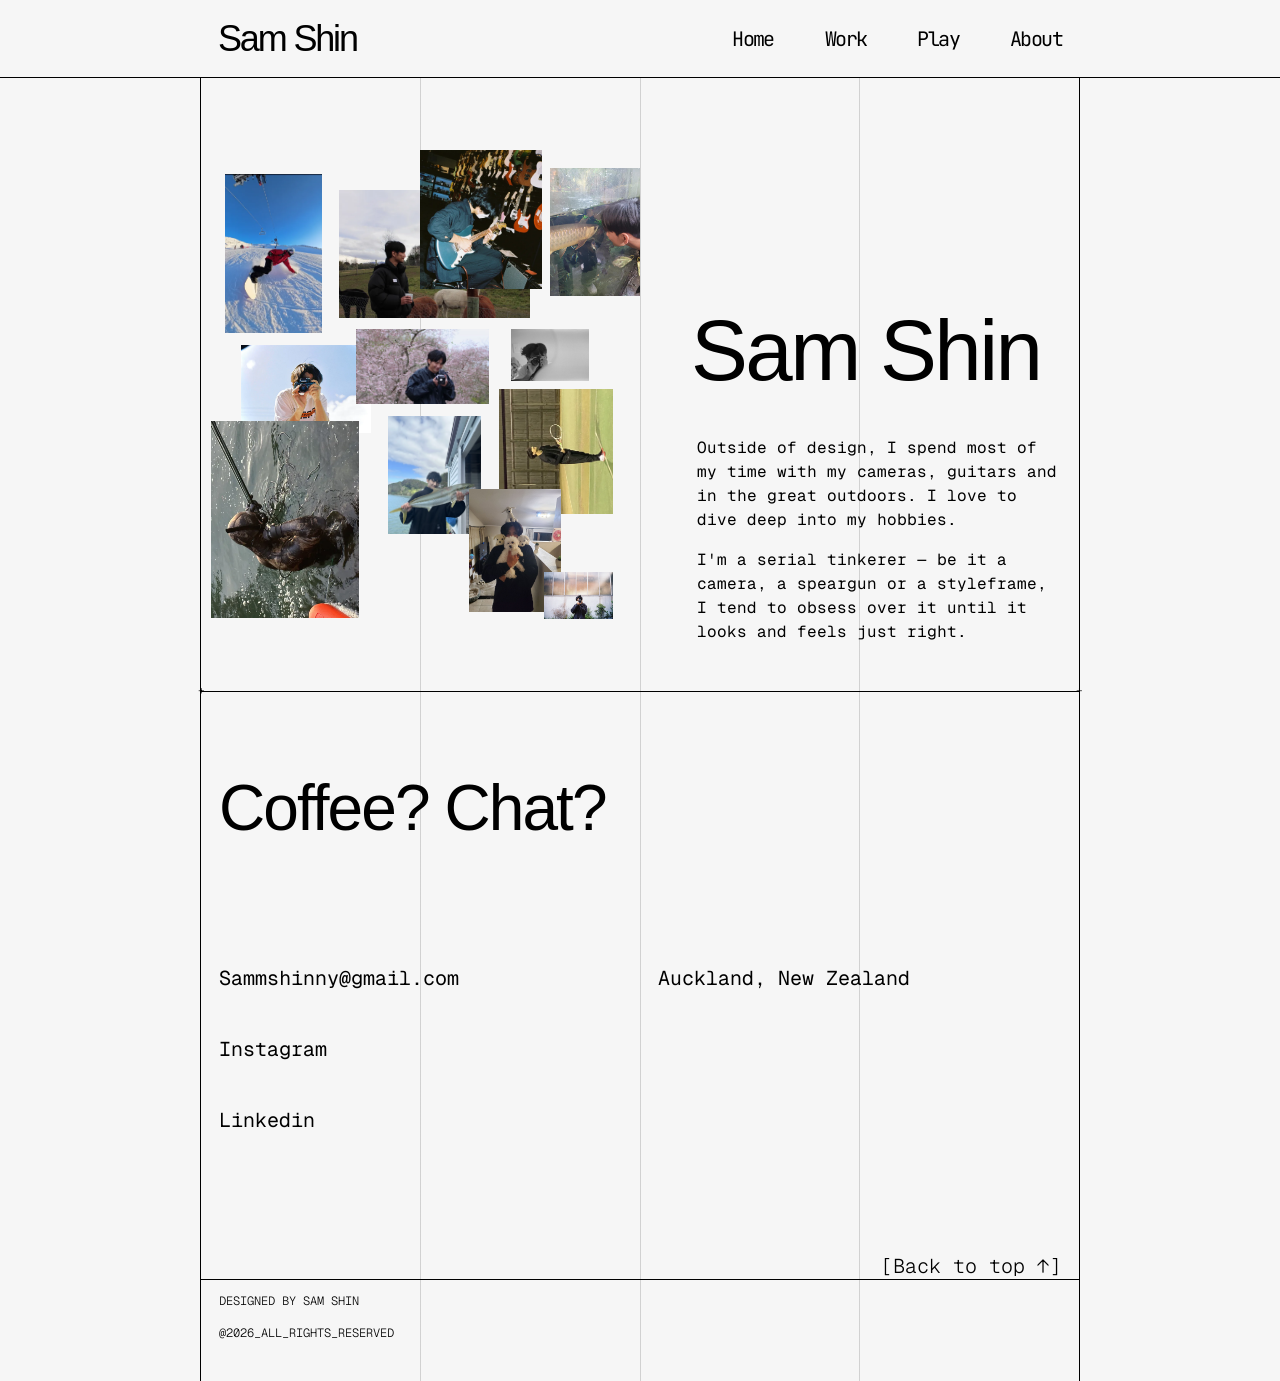
==== commit fa3ae46d: "Make every page responsive and cut page weight Responsive - site.css: shared RESPONSIVE section (flu" ====
--- a/about.html
+++ b/about.html
@@ -12,7 +12,7 @@
   <link rel="stylesheet" href="site.css">
   <link rel="stylesheet" href="about.css">
 </head>
-<body>
+<body class="fluid">
 
   <!-- ── HEADER ── -->
   <header class="header">
@@ -39,80 +39,90 @@
     ── -->
     <section class="about-section">
 
+      <!-- The collage keeps its Figma pixel positions (760 x 1061) and is scaled
+           to fit its column by fit.js; the text beside it is normal flowing text. -->
+      <div class="about-collage-col">
+      <div class="about-collage" data-fit="760" data-fit-always>
+
       <!-- Photo collage — left half (cols 1–2) -->
 
       <!-- Guitar: Figma left=580 → 380 -->
       <div class="about-photo" style="left:380px;top:124px;width:210px;height:242px;overflow:hidden;z-index:1">
-        <img src="assets/about/guitar.png" alt="Guitar"
-             style="position:absolute;width:100.08%;height:129.86%;top:0;left:-0.04%">
+        <img src="assets/about/guitar.webp" alt="Guitar"
+             style="position:absolute;width:100.08%;height:129.86%;top:0;left:-0.04%;aspect-ratio:669/1000">
       </div>
 
       <!-- Snowboard: Figma left=242 → 42 -->
       <div class="about-photo" style="left:42px;top:166px;width:167px;height:275px;overflow:hidden">
-        <img src="assets/about/snowboard.png" alt="Snowboard"
-             style="position:absolute;width:100%;height:131.04%;top:-11.08%;left:0">
+        <img src="assets/about/snowboard.webp" alt="Snowboard"
+             style="position:absolute;width:100%;height:131.04%;top:-11.08%;left:0;aspect-ratio:462/1000">
       </div>
 
       <!-- Alpaca: Figma left=439 → 239 -->
       <div class="about-photo" style="left:239px;top:194px;width:331px;height:221px">
-        <img src="assets/about/alpaca.png" alt="Alpaca">
+        <img style="aspect-ratio:1000/667" src="assets/about/alpaca.webp" alt="Alpaca">
       </div>
 
       <!-- Fish: Figma left=805 → 605 -->
       <div class="about-photo" style="left:605px;top:156px;width:166px;height:221px">
-        <img src="assets/about/fish.png" alt="Fish">
+        <img style="aspect-ratio:756/1008" src="assets/about/fish.png" alt="Fish">
       </div>
 
       <!-- Camera4: Figma left=269 → 69 -->
       <div class="about-photo" style="left:69px;top:462px;width:226px;height:152px">
-        <img src="assets/about/camera4.png" alt="Camera">
+        <img style="aspect-ratio:1000/669" src="assets/about/camera4.webp" alt="Camera">
       </div>
 
       <!-- Camera1: Figma left=469 → 269 -->
       <div class="about-photo" style="left:269px;top:435px;width:229px;height:129px">
-        <img src="assets/about/camera1.png" alt="Camera">
+        <img style="aspect-ratio:1138/640" src="assets/about/camera1.png" alt="Camera">
       </div>
 
       <!-- Camera3: Figma left=737 → 537 -->
       <div class="about-photo" style="left:537px;top:435px;width:135px;height:89px">
-        <img src="assets/about/camera3.png" alt="Camera">
+        <img style="aspect-ratio:1000/663" src="assets/about/camera3.webp" alt="Camera">
       </div>
 
       <!-- Kingfish: Figma left=523 → 323 -->
       <div class="about-photo" style="left:323px;top:585px;width:162px;height:205px">
-        <img src="assets/about/kingfish.png" alt="Kingfish">
+        <img style="aspect-ratio:794/1000" src="assets/about/kingfish.webp" alt="Kingfish">
       </div>
 
       <!-- Spearfishing: Figma left=218 → 18 -->
       <div class="about-photo" style="left:18px;top:594px;width:256px;height:341px">
-        <img src="assets/about/spearfishing.png" alt="Spearfishing">
+        <img style="aspect-ratio:1000/750" src="assets/about/spearfishing.webp" alt="Spearfishing">
       </div>
 
       <!-- Tennis: Figma left=716 → 516 -->
       <div class="about-photo" style="left:516px;top:538px;width:198px;height:217px;overflow:hidden">
-        <img src="assets/about/tennis.png" alt="Tennis"
-             style="position:absolute;width:100%;height:121.45%;top:-21.38%;left:0">
+        <img src="assets/about/tennis.webp" alt="Tennis"
+             style="position:absolute;width:100%;height:121.45%;top:-21.38%;left:0;aspect-ratio:1000/750">
       </div>
 
       <!-- Bori: Figma left=664 → 464 -->
       <div class="about-photo" style="left:464px;top:711px;width:160px;height:213px">
-        <img src="assets/about/bori.png" alt="Bori">
+        <img style="aspect-ratio:1284/1712" src="assets/about/bori.png" alt="Bori">
       </div>
 
       <!-- Camera2: Figma left=793 → 593 -->
       <div class="about-photo" style="left:593px;top:856px;width:121px;height:81px">
-        <img src="assets/about/camera2.png" alt="Camera">
+        <img style="aspect-ratio:1000/665" src="assets/about/camera2.webp" alt="Camera">
       </div>
 
       <!-- Text — right half (cols 3–4) -->
 
       <!-- "Sam Shin": Figma left=1048 → 848 -->
-      <p class="about-name" style="left:848px;top:399px">Sam Shin</p>
+      </div>
+      </div>
+
+      <div class="about-text">
+      <p class="about-name">Sam Shin</p>
 
       <!-- Bio: Figma left=1054 → 854 -->
-      <div class="about-desc t-mono-regular" style="left:854px;top:590px;width:552px">
+      <div class="about-desc t-mono-regular">
         <p>Outside of design, I spend most of my time with my cameras, guitars and in the great outdoors. I love to dive deep into my hobbies.</p>
         <p>I'm a serial tinkerer — be it a camera, a speargun or a styleframe, I tend to obsess over it until it looks and feels just right.</p>
+      </div>
       </div>
 
     </section>
@@ -160,5 +170,6 @@
     window.scrollTo({ top: 0, behavior: 'smooth' });
   });
 </script>
+<script src="fit.js"></script>
 </body>
 </html>
--- a/site.css
+++ b/site.css
@@ -15,6 +15,19 @@
 
   --rule:      0.5px solid var(--ink);
   --col-line:  rgba(0, 0, 0, 0.15);
+}
+
+/* ── Breakpoints (the same on every page) ──
+   desktop ≥ 1200px · tablet 768–1199px · phone < 768px
+   CSS can't put variables in @media, so these numbers are repeated
+   in the media queries (here, in the RESPONSIVE section at the end of
+   this file and in the page stylesheets) and in play.js / fit.js.
+   Pages opt in with <body class="fluid">. */
+@media (max-width: 1199px) {
+  .fluid { --rail: 40px; }
+}
+@media (max-width: 767px) {
+  .fluid { --rail: 16px; --gutter: 12px; --header-h: 60px; }
 }
 
 /* ── Reset ── */
@@ -215,3 +228,105 @@
   line-height: normal;
   color: var(--ink);
 }
+
+/* ══════════════════════════════════════════
+   RESPONSIVE (pages with <body class="fluid">)
+   The ".fluid" prefix also makes these rules win over the page
+   stylesheets, which load after this file.
+══════════════════════════════════════════ */
+
+/* Big titles shrink with the window below 1920px wide */
+.fluid .cs-title { font-size: clamp(44px, 6.67vw, 128px); letter-spacing: -0.03em; }
+.fluid .footer-headline { font-size: clamp(44px, 5vw, 96px); letter-spacing: -0.03em; }
+.fluid .cs-header { padding-top: clamp(64px, 7.7vw, 148px); }
+
+/* Collages designed at a fixed pixel width (data-fit="<width>") are scaled to
+   their container by fit.js, which sets --fit. Desktop only: below 1200px the
+   collage sliders stack instead (see "Tablet and phone"), because their text
+   would get too small. data-fit-always scales at every width. */
+@media (min-width: 1200px) {
+  .fluid [data-fit] { width: calc(var(--fit-w) * 1px); zoom: var(--fit, 1); }
+  /* keep collage text from shrinking below about 12px on small laptops */
+  .fluid .slider-page .slide-text { font-size: clamp(20px, calc(13px / var(--fit, 1)), 24px); }
+}
+.fluid [data-fit-always] { width: calc(var(--fit-w) * 1px); zoom: var(--fit, 1); }
+
+/* ── Tablet and phone ── */
+@media (max-width: 1199px) {
+  .fluid .header-nav { gap: 32px; }
+  .fluid .cs-desc { grid-column: 3 / -1; }
+  .fluid .body-text-col { grid-column: 2 / -1; }
+  .fluid .body-text { font-size: 18px; }
+
+  /* Collage sliders: the absolutely placed cells become a simple grid (two
+     columns on tablets, one on phones), each image at its own shape. Only the
+     current slide is shown; a tap still moves to the next one. */
+  .fluid .content-slider:has(.slider-page) { height: auto !important; }
+  .fluid .slider-page {
+    position: static !important; height: auto !important;
+    display: grid !important; grid-template-columns: minmax(0, 1fr) minmax(0, 1fr);
+    gap: 12px; align-items: start; padding: 0 var(--gutter);
+  }
+  .fluid .slider-page:not(.is-active) { display: none !important; }
+  .fluid .slider-page .slide-cell,
+  .fluid .slider-page .slide-text { position: static !important; width: 100% !important; height: auto !important; }
+  .fluid .slider-page .slide-cell img,
+  .fluid .slider-page .slide-cell video { height: auto; }
+  .fluid .slider-page .slide-text { grid-column: 1 / -1; font-size: 18px; margin: 8px 0; }
+  .fluid [data-fit-small] { grid-column: 1 / -1; position: static !important; width: calc(var(--fit-w) * 1px) !important; zoom: var(--fit, 1); }
+  .fluid .footer-contact { font-size: 18px; }
+}
+
+/* ── Phone: one column ── */
+@media (max-width: 767px) {
+  .fluid .site-name { font-size: 26px; letter-spacing: -1.4px; }
+  .fluid .header-nav { gap: 16px; }
+  .fluid .header-nav a { font-size: 15px; letter-spacing: -1px; }
+
+  /* Everything in the page grid goes full width; no column lines */
+  .fluid main { background-image: none; }
+  .fluid main > * { grid-column: 1 / -1; }
+
+  .fluid .cs-header { display: block; padding-bottom: var(--gutter); }
+  .fluid .cs-title-col { gap: 16px; padding-right: var(--gutter); }
+  .fluid .cs-title { white-space: normal; overflow-wrap: anywhere; }
+  .fluid .cs-date-row { font-size: 14px; }
+  .fluid .cs-desc { padding: 20px var(--gutter) 0; font-size: 15px; letter-spacing: -0.8px; }
+
+  /* Footer (the same markup on every page) */
+  .fluid .footer { padding: 0 var(--gutter); }
+  .fluid .footer-cols { grid-template-columns: 1fr; row-gap: 32px; }
+  .fluid .footer-contact { font-size: 16px; }
+  .fluid .footer-contact + .footer-contact { margin-top: 24px; }
+  .fluid .back-to-top { font-size: 16px; }
+  .fluid .footer-credits { padding-left: var(--gutter); }
+  .fluid .footer-bottom-row .footer-credits { padding-left: 0; }
+  .fluid .footer-bottom-row { flex-direction: column; align-items: flex-start; gap: 28px; }
+
+  /* Case-study blocks (the same class names on every case study) */
+  .fluid .hero-section { padding: var(--gutter) var(--gutter) 0; }
+  .fluid .meta-strip,
+  .fluid .meta-section { grid-template-columns: 1fr 1fr; row-gap: 18px; }
+  .fluid .meta-col { padding-left: var(--gutter); padding-right: 8px; }
+  .fluid .meta-label,
+  .fluid .meta-value { font-size: 14px; }
+  .fluid .section-label,
+  .fluid .section-label-right { padding-left: var(--gutter); font-size: 14px; white-space: normal; }
+  .fluid .body-text-col { grid-column: 1 / -1; padding: 0 var(--gutter); }
+  .fluid .body-text { font-size: 17px; }
+  .fluid .gallery-2col,
+  .fluid .gallery-grid { grid-template-columns: 1fr; gap: 12px; padding-left: var(--gutter); padding-right: var(--gutter); }
+  .fluid .gallery-full,
+  .fluid .gallery-wide { padding-left: var(--gutter); padding-right: var(--gutter); }
+  .fluid .carousel-3col,
+  .fluid .gallery-portrait-3col { grid-template-columns: 1fr 1fr; gap: 12px; padding: 0 var(--gutter); }
+
+  .fluid .slider-page { grid-template-columns: minmax(0, 1fr); }
+  .fluid .slider-page .slide-text { font-size: 17px; }
+
+  /* Spacing helpers used by every page */
+  .fluid .mt-md  { margin-top: 28px; }
+  .fluid .mt-lg  { margin-top: 36px; }
+  .fluid .mt-xl  { margin-top: 48px; }
+  .fluid .mt-2xl { margin-top: 64px; }
+}
--- a/about.css
+++ b/about.css
@@ -1,15 +1,21 @@
 /* ─────────────────────────
    ABOUT — CONTENT SECTION
-   grid-column 1/-1 spans the full 1520px content area.
-   Photos and text are absolutely positioned within it.
-   All left values = Figma left − 200px rail.
-   All top values = Figma top − 78px header (unchanged).
-   min-height: Figma y=1139 − header 78px = 1061px.
+   Two halves: the photo collage (cols 1–2) and the text (cols 3–4).
+   The collage keeps its Figma pixel positions inside a 760 x 1061 box
+   (left = Figma left − 200px rail, top = Figma top − 78px header) and
+   fit.js scales that box to the width of its column.
 ───────────────────────── */
 .about-section {
   grid-column: 1 / -1;
+  display: grid;
+  grid-template-columns: minmax(0, 1fr) minmax(0, 1fr);   /* columns don't stretch to the collage */
+}
+
+.about-collage-col { min-width: 0; overflow: hidden; }
+
+.about-collage {
   position: relative;
-  min-height: 1061px;
+  height: 1061px;
 }
 
 /* ─────────────────────────
@@ -28,20 +34,26 @@
 
 /* ─────────────────────────
    ABOUT — TEXT (right half, cols 3–4)
+   At 1920px wide: name 88px in and 399px down, as in Figma.
+   Percentage padding is measured against the column's width.
 ───────────────────────── */
+.about-text {
+  padding: 52.5% var(--gutter) 0 11.6%;
+}
+
 .about-name {
-  position: absolute;
   font-family: 'Switzer', sans-serif;
   font-weight: 400;
-  font-size: 128px;
+  font-size: clamp(56px, 6.67vw, 128px);
   line-height: 1;
-  letter-spacing: -3.84px;
+  letter-spacing: -0.03em;
   color: #000;
   white-space: nowrap;
 }
 
 .about-desc {
-  position: absolute;
+  margin: clamp(24px, 3.3vw, 63px) 0 0 6px;
+  max-width: 552px;
   font-size: 16px;
   line-height: 1.5;
   color: #000;
@@ -49,6 +61,17 @@
 
 .about-desc p { margin: 0; }
 .about-desc p + p { margin-top: 1em; }
+
+@media (max-width: 1199px) {
+  .about-text { padding-left: var(--gutter); }
+  .about-desc { font-size: 15px; }
+}
+
+@media (max-width: 767px) {
+  .about-section { grid-template-columns: minmax(0, 1fr); }
+  .about-text { padding: 0 var(--gutter) 56px; }
+  .about-desc { margin-left: 2px; }
+}
 
 /* ─────────────────────────
    FOOTER
